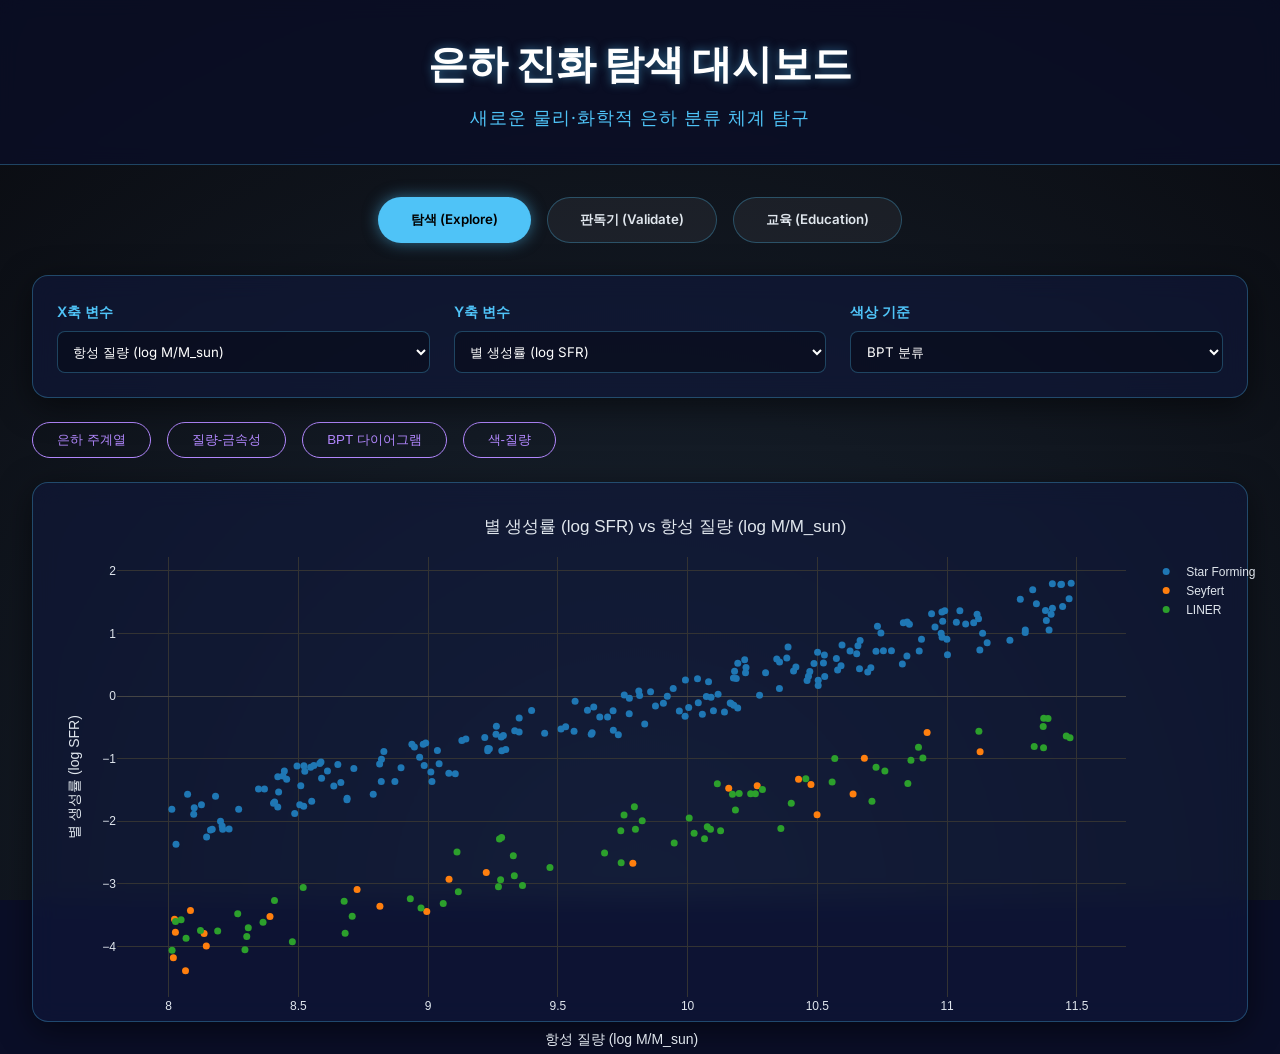
==== dashboard/index.html @ 9f053692 "Initial commit for GitHub Pages" ====
<!DOCTYPE html>
<html lang="ko">
<head>
    <meta charset="UTF-8">
    <meta name="viewport" content="width=device-width, initial-scale=1.0">
    <title>은하 진화 탐색 대시보드</title>
    <link href="https://fonts.googleapis.com/css2?family=Inter:wght@300;400;600;800&family=JetBrains+Mono:wght@400;700&display=swap" rel="stylesheet">
    <script src="https://cdn.plot.ly/plotly-2.32.0.min.js"></script>
    <link rel="stylesheet" href="style.css">
</head>
<body>
    <div class="space-bg">
        <div class="stars"></div>
        <div class="twinkling"></div>
    </div>
    
    <header class="glass-header">
        <h1>은하 진화 탐색 대시보드</h1>
        <p class="subtitle">새로운 물리·화학적 은하 분류 체계 탐구</p>
    </header>

    <main class="container">
        <div class="tabs">
            <button class="tab-btn active" data-tab="explore">탐색 (Explore)</button>
            <button class="tab-btn" data-tab="validate">판독기 (Validate)</button>
            <button class="tab-btn" data-tab="education">교육 (Education)</button>
        </div>

        <!-- Tab 1: Explore -->
        <div id="explore" class="tab-content active">
            <div class="controls glass-card">
                <div class="control-group">
                    <label>X축 변수</label>
                    <select id="x-var"></select>
                </div>
                <div class="control-group">
                    <label>Y축 변수</label>
                    <select id="y-var"></select>
                </div>
                <div class="control-group">
                    <label>색상 기준</label>
                    <select id="color-var"></select>
                </div>
            </div>
            <div class="presets">
                <button class="preset-btn" data-preset="main_sequence">은하 주계열</button>
                <button class="preset-btn" data-preset="mzr">질량-금속성</button>
                <button class="preset-btn" data-preset="bpt">BPT 다이어그램</button>
                <button class="preset-btn" data-preset="color_mass">색-질량</button>
            </div>
            <div id="plot-container" class="glass-card plot-area"></div>
        </div>

        <!-- Tab 2: Validate -->
        <div id="validate" class="tab-content">
            <div class="validate-grid">
                <div class="input-section glass-card">
                    <h3>관측 데이터 입력</h3>
                    <p class="help-text">측정된 방출선 플럭스(Flux)를 입력하세요.</p>
                    <form id="validate-form">
                        <div class="form-group">
                            <label>H-alpha Flux</label>
                            <input type="number" id="ha-flux" step="any" required placeholder="예: 120.5">
                        </div>
                        <div class="form-group">
                            <label>H-beta Flux</label>
                            <input type="number" id="hb-flux" step="any" required placeholder="예: 42.1">
                        </div>
                        <div class="form-group">
                            <label>[OIII] λ5007 Flux</label>
                            <input type="number" id="oiii-flux" step="any" required placeholder="예: 35.8">
                        </div>
                        <div class="form-group">
                            <label>[NII] λ6584 Flux</label>
                            <input type="number" id="nii-flux" step="any" required placeholder="예: 45.2">
                        </div>
                        <div class="form-group">
                            <label>항성 질량 (log M_sun) - 선택</label>
                            <input type="number" id="val-mass" step="any" placeholder="예: 10.5">
                        </div>
                        <button type="submit" class="submit-btn">분석하기</button>
                    </form>
                </div>
                <div class="result-section">
                    <div id="val-result" class="glass-card result-card hidden">
                        <h3>분석 결과 요약</h3>
                        <div class="result-item">
                            <span class="result-label">BPT 분류</span>
                            <span id="res-bpt" class="result-value"></span>
                        </div>
                        <div class="result-item">
                            <span class="result-label">추정 금속성 (12+log(O/H))</span>
                            <span id="res-metallicity" class="result-value"></span>
                        </div>
                        <div class="result-item">
                            <span class="result-label">먼지 소광 E(B-V)</span>
                            <span id="res-dust" class="result-value"></span>
                        </div>
                        <div class="result-item">
                            <span class="result-label">예측 진화 단계</span>
                            <span id="res-cluster" class="result-value"></span>
                        </div>
                        <div id="val-plot" class="mini-plot"></div>
                    </div>
                </div>
            </div>
        </div>

        <!-- Tab 3: Education -->
        <div id="education" class="tab-content">
            <div class="edu-card glass-card">
                <h2>1. 기존 허블 분류 체계의 한계</h2>
                <p>전통적인 허블 분류(튜닝포크)는 은하를 형태학적(나선형, 타원형 등)으로만 분류합니다. 하지만 형태만으로는 은하의 내부에서 일어나는 실제 물리적 상태나 화학적 진화를 완벽히 설명할 수 없습니다.</p>
            </div>
            <div class="edu-card glass-card">
                <h2>2. BPT 다이어그램이란?</h2>
                <p>BPT(Baldwin, Phillips & Terlevich) 다이어그램은 주요 방출선의 비율([OIII]/Hβ 대 [NII]/Hα)을 사용하여 은하 중심의 주된 에너지원을 분류합니다. 이를 통해 별생성 은하(Star-forming)와 활동은하핵(AGN)을 물리적으로 구분할 수 있습니다.</p>
            </div>
            <div class="edu-card glass-card">
                <h2>3. 다차원 물리·화학적 분류 체계</h2>
                <p>본 연구에서는 질량, 별생성률(SFR), 금속성, 운동학적 특성(속도 분산) 등 다차원 데이터를 종합하여 은하를 기계학습으로 군집화했습니다. 이를 통해 은하가 어떻게 진화해 나가는지 더욱 정밀한 '진화 경로'를 파악할 수 있습니다.</p>
            </div>
        </div>
    </main>

    <script src="app.js"></script>
</body>
</html>
---- dashboard/style.css ----
:root {
    --bg-dark: #0a0e27;
    --card-bg: rgba(16, 24, 60, 0.6);
    --card-border: rgba(79, 195, 247, 0.3);
    --text-main: #e0e6ed;
    --text-muted: #8892b0;
    
    --accent-blue: #4FC3F7;
    --accent-purple: #B388FF;
    --accent-gold: #FFD54F;
    --accent-red: #FF7043;
    
    --font-ui: 'Inter', sans-serif;
    --font-mono: 'JetBrains Mono', monospace;
}

* { box-sizing: border-box; margin: 0; padding: 0; }

body {
    background-color: var(--bg-dark);
    color: var(--text-main);
    font-family: var(--font-ui);
    line-height: 1.6;
    overflow-x: hidden;
    min-height: 100vh;
}

/* Space Background Setup */
.space-bg {
    position: fixed;
    top: 0; left: 0; right: 0; bottom: 0;
    z-index: -1;
    background: radial-gradient(circle at bottom, #1b2735 0%, #090a0f 100%);
}

/* Glassmorphism Classes */
.glass-header {
    background: rgba(10, 14, 39, 0.8);
    backdrop-filter: blur(10px);
    border-bottom: 1px solid var(--card-border);
    padding: 2rem;
    text-align: center;
    position: sticky;
    top: 0;
    z-index: 100;
}

.glass-card {
    background: var(--card-bg);
    backdrop-filter: blur(12px);
    border: 1px solid var(--card-border);
    border-radius: 16px;
    padding: 1.5rem;
    box-shadow: 0 8px 32px rgba(0, 0, 0, 0.5);
    transition: transform 0.3s ease, box-shadow 0.3s ease;
}

.glass-card:hover {
    box-shadow: 0 12px 40px rgba(79, 195, 247, 0.15);
}

h1 { font-size: 2.5rem; font-weight: 800; color: #fff; text-shadow: 0 0 10px rgba(79, 195, 247, 0.5); margin-bottom: 0.5rem; }
.subtitle { color: var(--accent-blue); font-size: 1.1rem; letter-spacing: 1px; }

.container { max-width: 1400px; margin: 0 auto; padding: 2rem; }

/* Tabs */
.tabs { display: flex; gap: 1rem; margin-bottom: 2rem; justify-content: center; }
.tab-btn {
    background: rgba(255, 255, 255, 0.05);
    border: 1px solid var(--card-border);
    color: var(--text-main);
    padding: 0.8rem 2rem;
    border-radius: 30px;
    font-family: var(--font-ui);
    font-weight: 600;
    cursor: pointer;
    transition: all 0.3s ease;
}
.tab-btn:hover { background: rgba(79, 195, 247, 0.2); }
.tab-btn.active {
    background: var(--accent-blue);
    color: #000;
    box-shadow: 0 0 15px rgba(79, 195, 247, 0.5);
}

.tab-content { display: none; animation: fadeIn 0.4s ease-out; }
.tab-content.active { display: block; }

@keyframes fadeIn { from { opacity: 0; transform: translateY(10px); } to { opacity: 1; transform: translateY(0); } }

/* Explore Tab */
.controls { display: flex; gap: 1.5rem; flex-wrap: wrap; margin-bottom: 1.5rem; }
.control-group { flex: 1; min-width: 200px; }
.control-group label { display: block; margin-bottom: 0.5rem; color: var(--accent-blue); font-weight: 600; font-size: 0.9rem; }
select, input {
    width: 100%; padding: 0.7rem; border-radius: 8px; border: 1px solid var(--card-border);
    background: rgba(0, 0, 0, 0.3); color: #fff; font-family: var(--font-ui); outline: none;
}
select:focus, input:focus { border-color: var(--accent-blue); }

.presets { display: flex; gap: 1rem; margin-bottom: 1.5rem; flex-wrap: wrap; }
.preset-btn {
    background: transparent; border: 1px solid var(--accent-purple); color: var(--accent-purple);
    padding: 0.5rem 1.5rem; border-radius: 20px; cursor: pointer; transition: all 0.2s;
}
.preset-btn:hover { background: var(--accent-purple); color: #000; }

.plot-area { height: 60vh; min-height: 500px; width: 100%; }

/* Validate Tab */
.validate-grid { display: grid; grid-template-columns: 1fr 1fr; gap: 2rem; }
@media (max-width: 900px) { .validate-grid { grid-template-columns: 1fr; } }
.form-group { margin-bottom: 1.2rem; }
.form-group label { display: block; margin-bottom: 0.4rem; color: var(--text-main); font-size: 0.95rem; }
.submit-btn {
    width: 100%; padding: 1rem; background: var(--accent-gold); color: #000; border: none;
    border-radius: 8px; font-weight: bold; font-size: 1.1rem; cursor: pointer; margin-top: 1rem;
    transition: transform 0.2s, box-shadow 0.2s;
}
.submit-btn:hover { transform: translateY(-2px); box-shadow: 0 4px 15px rgba(255, 213, 79, 0.4); }

.result-item { display: flex; justify-content: space-between; align-items: center; padding: 1rem 0; border-bottom: 1px solid rgba(255,255,255,0.1); }
.result-label { color: var(--text-muted); }
.result-value { font-family: var(--font-mono); font-size: 1.2rem; font-weight: bold; color: var(--accent-blue); }
.hidden { display: none; }
.mini-plot { height: 300px; margin-top: 2rem; }

/* Education Tab */
.edu-card { margin-bottom: 2rem; }
.edu-card h2 { color: var(--accent-gold); margin-bottom: 1rem; }
.edu-card p { font-size: 1.1rem; line-height: 1.8; color: var(--text-main); }
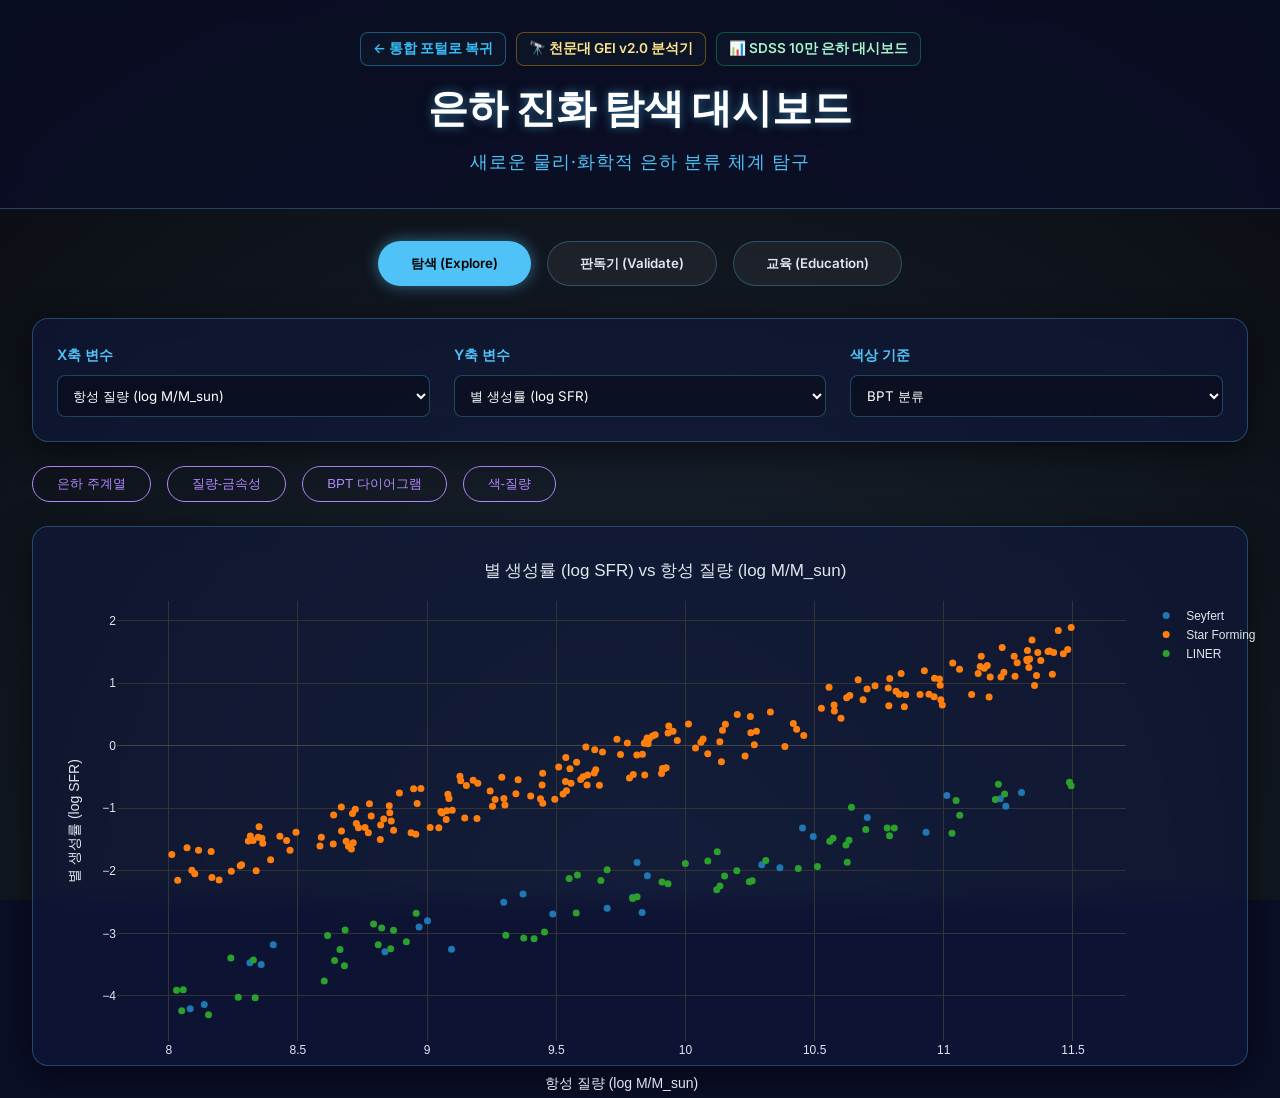
==== commit de7de67e: "Update dashboards, portal, observatory analyzer and data embedding Co-Authored-By: Claude Opus 5.5 <" ====
--- a/dashboard/index.html
+++ b/dashboard/index.html
@@ -15,6 +15,11 @@
     </div>
     
     <header class="glass-header">
+        <div style="display:flex; justify-content:center; gap:10px; flex-wrap:wrap; margin-bottom:10px;">
+            <a href="../index.html" style="color:#38bdf8; text-decoration:none; font-size:0.85rem; font-weight:600; padding:5px 12px; border:1px solid rgba(56,189,248,0.4); border-radius:8px; background:rgba(15,23,42,0.7);">← 통합 포털로 복귀</a>
+            <a href="../observatory_analyzer_web.html" style="color:#fde68a; text-decoration:none; font-size:0.85rem; font-weight:600; padding:5px 12px; border:1px solid rgba(245,158,11,0.4); border-radius:8px; background:rgba(15,23,42,0.7);">🔭 천문대 GEI v2.0 분석기</a>
+            <a href="../dashboard_real_data.html" style="color:#a7f3d0; text-decoration:none; font-size:0.85rem; font-weight:600; padding:5px 12px; border:1px solid rgba(16,185,129,0.4); border-radius:8px; background:rgba(15,23,42,0.7);">📊 SDSS 10만 은하 대시보드</a>
+        </div>
         <h1>은하 진화 탐색 대시보드</h1>
         <p class="subtitle">새로운 물리·화학적 은하 분류 체계 탐구</p>
     </header>
